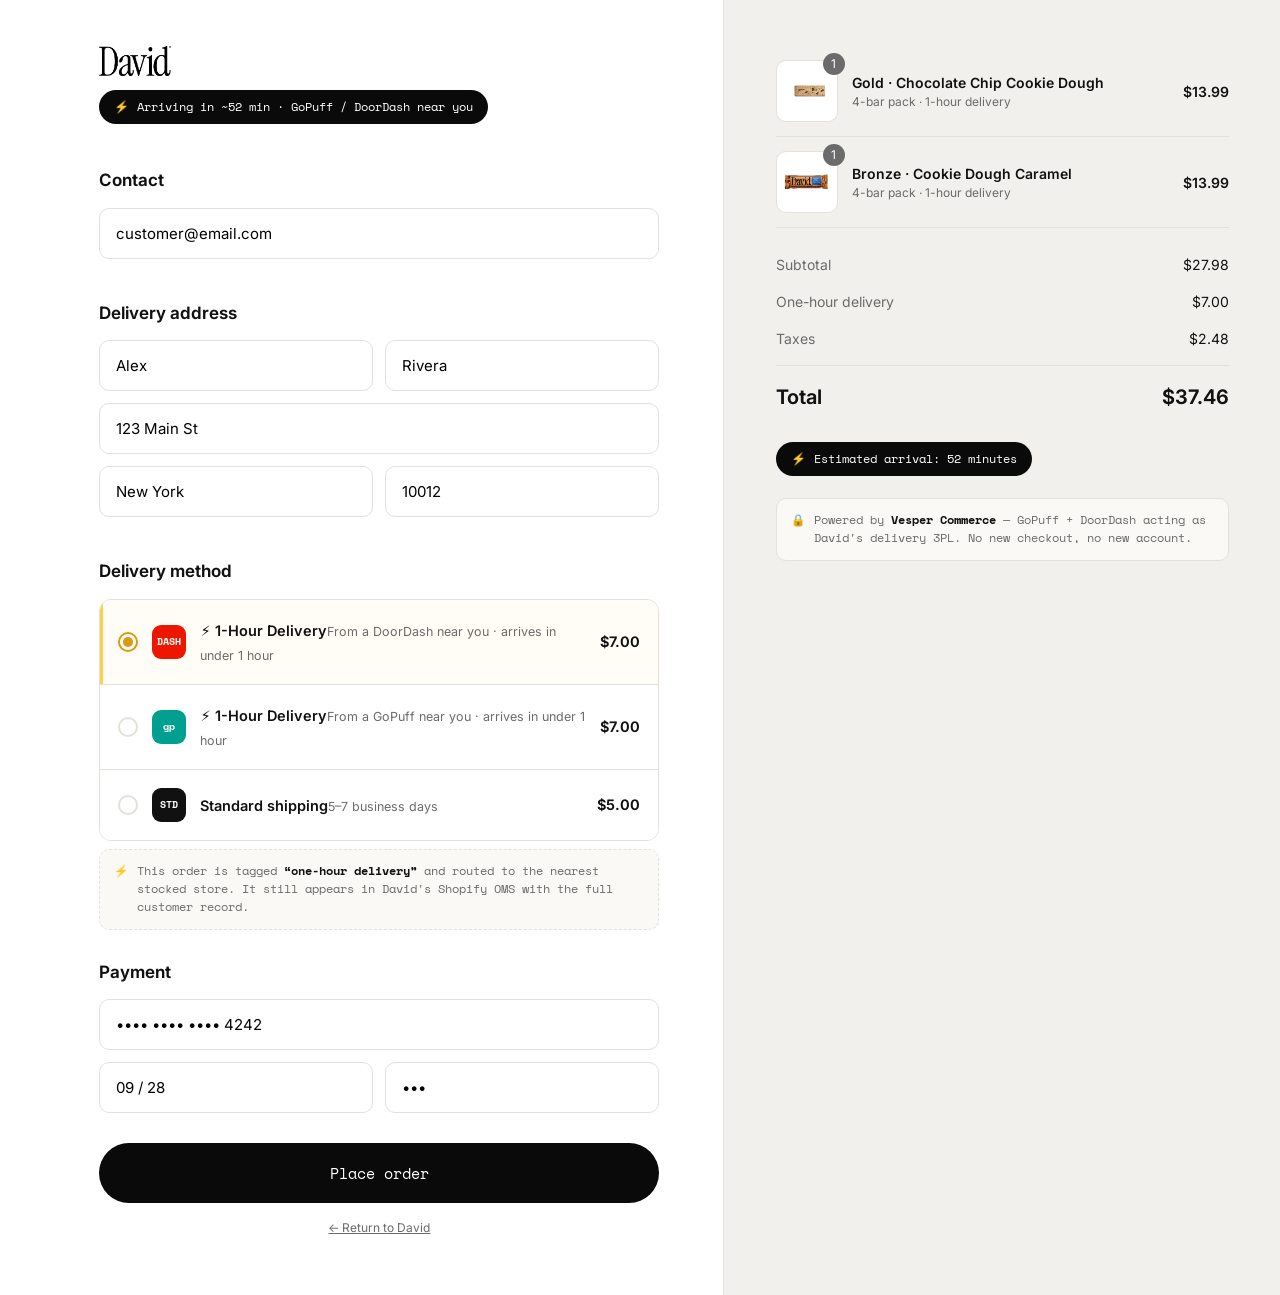
==== checkout.html @ 4b32ff6b "David Protein x Vesper Commerce 1-hour delivery mockup Sales demo site replicating davidprotein.com " ====
<!doctype html>
<html lang="en">
<head>
<meta charset="utf-8" />
<meta name="viewport" content="width=device-width, initial-scale=1" />
<title>Checkout | David</title>
<link rel="preconnect" href="https://fonts.googleapis.com" />
<link rel="preconnect" href="https://fonts.gstatic.com" crossorigin />
<link href="https://fonts.googleapis.com/css2?family=Instrument+Serif:ital@0;1&family=Inter:wght@400;500;600;700&family=Space+Mono:wght@400;700&display=swap" rel="stylesheet" />
<link rel="stylesheet" href="styles.css" />
<link rel="icon" href="assets/logo-black.png" />
</head>
<body>

<div class="checkout">
  <!-- LEFT: contact + shipping -->
  <div class="co-left">
    <div class="inner">
      <div class="co-logo"><a href="index.html"><img src="assets/logo-black.png" alt="David" /></a></div>

      <div class="eta-badge"><span class="bolt">⚡</span> Arriving in ~52 min · GoPuff / DoorDash near you</div>

      <div class="co-section-title">Contact</div>
      <input class="co-field" placeholder="Email" value="customer@email.com" />

      <div class="co-section-title">Delivery address</div>
      <div class="co-row">
        <input class="co-field" placeholder="First name" value="Alex" />
        <input class="co-field" placeholder="Last name" value="Rivera" />
      </div>
      <input class="co-field" placeholder="Address" value="123 Main St" />
      <div class="co-row">
        <input class="co-field" placeholder="City" value="New York" />
        <input class="co-field" placeholder="ZIP code" value="10012" />
      </div>

      <div class="co-section-title">Delivery method</div>
      <div class="ship-method" id="shipMethod">
        <label class="ship-opt selected" data-cost="7.00" onclick="pickShip(this)">
          <span class="radio"></span>
          <span class="ret doordash">DASH</span>
          <span class="txt"><span class="n">⚡ 1-Hour Delivery</span><span class="d">From a DoorDash near you · arrives in under 1 hour</span></span>
          <span class="amt">$7.00</span>
        </label>
        <label class="ship-opt" data-cost="7.00" onclick="pickShip(this)">
          <span class="radio"></span>
          <span class="ret gopuff">gp</span>
          <span class="txt"><span class="n">⚡ 1-Hour Delivery</span><span class="d">From a GoPuff near you · arrives in under 1 hour</span></span>
          <span class="amt">$7.00</span>
        </label>
        <label class="ship-opt" data-cost="5.00" onclick="pickShip(this)">
          <span class="radio"></span>
          <span class="ret std">STD</span>
          <span class="txt"><span class="n">Standard shipping</span><span class="d">5–7 business days</span></span>
          <span class="amt">$5.00</span>
        </label>
      </div>

      <div class="co-note"><span class="bolt" style="color:#d99a12">⚡</span> <span>This order is tagged <b>“one-hour delivery”</b> and routed to the nearest stocked store. It still appears in David's Shopify OMS with the full customer record.</span></div>

      <div class="co-section-title">Payment</div>
      <input class="co-field" placeholder="Card number" value="•••• •••• •••• 4242" />
      <div class="co-row">
        <input class="co-field" placeholder="Expiration (MM/YY)" value="09 / 28" />
        <input class="co-field" placeholder="Security code" value="•••" />
      </div>

      <button class="btn btn-dark btn-block btn-lg" style="margin-top:18px" onclick="placeOrder()">Place order</button>
      <p style="font-size:12px;color:var(--gray);text-align:center;margin-top:16px">
        <a href="index.html" style="text-decoration:underline">← Return to David</a>
      </p>
    </div>
  </div>

  <!-- RIGHT: order summary -->
  <div class="co-right">
    <div class="inner">
      <div class="os-item">
        <div class="im"><img src="assets/bar-cccd.png" alt="" /><span class="q">1</span></div>
        <div class="nm"><div class="t">Gold · Chocolate Chip Cookie Dough</div><div class="s">4-bar pack · 1-hour delivery</div></div>
        <div class="pr">$13.99</div>
      </div>
      <div class="os-item">
        <div class="im"><img src="assets/bar-bronze-cd.png" alt="" /><span class="q">1</span></div>
        <div class="nm"><div class="t">Bronze · Cookie Dough Caramel</div><div class="s">4-bar pack · 1-hour delivery</div></div>
        <div class="pr">$13.99</div>
      </div>

      <div style="margin-top:18px">
        <div class="os-line"><span class="muted">Subtotal</span><span id="coSubtotal">$27.98</span></div>
        <div class="os-line"><span class="muted">One-hour delivery</span><span id="coShip">$7.00</span></div>
        <div class="os-line"><span class="muted">Taxes</span><span>$2.48</span></div>
        <div class="os-line total"><span>Total</span><span id="coTotal">$37.46</span></div>
      </div>

      <div class="eta-badge" style="margin-top:22px"><span class="bolt">⚡</span> Estimated arrival: 52 minutes</div>

      <div class="co-note" style="margin-top:8px;border-style:solid">
        <span>🔒</span> <span>Powered by <b>Vesper Commerce</b> — GoPuff + DoorDash acting as David's delivery 3PL. No new checkout, no new account.</span>
      </div>
    </div>
  </div>
</div>

<script src="app.js"></script>
</body>
</html>
---- styles.css ----
/* ============================================================
   David Protein × Vesper Commerce — 1-Hour Delivery Mockup
   Design system replicating davidprotein.com
   Fonts: Instrument Serif (display) + Inter (body/Suisse substitute)
   ============================================================ */

:root {
  --black: #0a0a0a;
  --ink: #111111;
  --white: #ffffff;
  --offwhite: #f2f0ec;      /* product panel bg */
  --paper: #faf9f6;
  --line: #e4e1da;
  --line-dark: #2a2a2a;
  --gray: #6b6b6b;
  --gray-2: #8a8a8a;
  --gold: #b8892b;          /* David Gold accent dot */
  --gopuff: #009f8f;        /* GoPuff teal */
  --doordash: #eb1700;      /* DoorDash red */
  --radius-pill: 999px;
  --radius: 14px;
  --serif: "Instrument Serif", Georgia, "Times New Roman", serif;
  --sans: "Inter", -apple-system, "Suisse Intl", system-ui, sans-serif;
  --mono: "Space Mono", ui-monospace, "SFMono-Regular", monospace;
  --maxw: 1280px;
}

* { box-sizing: border-box; }

html { scroll-behavior: smooth; }

body {
  margin: 0;
  font-family: var(--sans);
  color: var(--ink);
  background: var(--white);
  -webkit-font-smoothing: antialiased;
  line-height: 1.5;
}

img { max-width: 100%; display: block; }
a { color: inherit; text-decoration: none; }
button { font-family: inherit; cursor: pointer; }

h1, h2, h3, .serif {
  font-family: var(--serif);
  font-weight: 400;
  letter-spacing: -0.01em;
  line-height: 1.02;
  margin: 0;
}

.wrap { max-width: var(--maxw); margin: 0 auto; padding: 0 28px; }

/* ---------- Announcement bar ---------- */
.announce {
  background: var(--black);
  color: var(--white);
  font-size: 13px;
  letter-spacing: 0.01em;
  text-align: center;
  padding: 11px 16px;
  position: relative;
  z-index: 60;
}
.announce b { font-weight: 600; }
.announce .bolt { color: #ffd76e; }
.announce a { text-decoration: underline; text-underline-offset: 2px; }

/* ---------- Header / nav ---------- */
.header {
  background: var(--black);
  color: var(--white);
  position: sticky;
  top: 0;
  z-index: 50;
  border-bottom: 1px solid var(--line-dark);
}
.header.light {
  background: var(--white);
  color: var(--ink);
  border-bottom: 1px solid var(--line);
}
.nav {
  display: flex;
  align-items: center;
  gap: 34px;
  height: 66px;
  max-width: var(--maxw);
  margin: 0 auto;
  padding: 0 28px;
}
.brand img { height: 26px; width: auto; }
.nav-links { display: flex; gap: 26px; font-size: 14px; }
.nav-links a { opacity: 0.92; }
.nav-links a:hover { opacity: 1; }
.nav-right { margin-left: auto; display: flex; align-items: center; gap: 22px; font-size: 14px; }
.nav-right .ico { width: 20px; height: 20px; opacity: 0.9; }
.cart-pill {
  background: var(--white);
  color: var(--black);
  border-radius: var(--radius-pill);
  padding: 8px 16px;
  font-family: var(--mono);
  font-size: 13px;
  display: inline-flex;
  gap: 8px;
  align-items: center;
  border: none;
}
.header.light .cart-pill { background: var(--black); color: var(--white); }
.cart-count {
  background: var(--black); color: var(--white);
  border-radius: var(--radius-pill);
  min-width: 20px; height: 20px; padding: 0 5px;
  display: inline-flex; align-items: center; justify-content: center;
  font-size: 12px;
}
.header.light .cart-count { background: var(--white); color: var(--black); }

/* ---------- Buttons ---------- */
.btn {
  display: inline-flex; align-items: center; justify-content: center; gap: 10px;
  font-family: var(--mono);
  font-size: 14px;
  border-radius: var(--radius-pill);
  padding: 15px 30px;
  border: 1px solid transparent;
  transition: transform .08s ease, opacity .15s ease, background .15s ease;
  white-space: nowrap;
}
.btn:active { transform: translateY(1px); }
.btn-white { background: var(--white); color: var(--black); }
.btn-white:hover { opacity: .88; }
.btn-dark { background: var(--black); color: var(--white); }
.btn-dark:hover { opacity: .9; }
.btn-outline { background: transparent; border-color: currentColor; }
.btn-block { width: 100%; }
.btn-lg { padding: 18px 34px; font-size: 15px; }

/* ---------- Hero ---------- */
.hero {
  position: relative;
  background: var(--black);
  color: var(--white);
  min-height: 620px;
  display: flex;
  align-items: center;
  overflow: hidden;
}
.hero-media {
  position: absolute; inset: 0;
  background-size: cover;
  background-position: center;
  opacity: 0.92;
}
.hero-media::after {
  content: "";
  position: absolute; inset: 0;
  background: linear-gradient(90deg, rgba(0,0,0,.85) 0%, rgba(0,0,0,.55) 40%, rgba(0,0,0,.15) 100%);
}
.hero-inner { position: relative; z-index: 2; padding: 60px 0; }
.hero h1 { font-size: clamp(46px, 6vw, 82px); max-width: 640px; }
.hero .sub { margin-top: 18px; font-size: 16px; opacity: .85; max-width: 420px; }
.hero-cta { margin-top: 30px; display: flex; gap: 14px; flex-wrap: wrap; }

/* eyebrow / labels */
.eyebrow {
  font-family: var(--mono);
  font-size: 12px;
  letter-spacing: 0.14em;
  text-transform: uppercase;
  color: var(--gray);
}
.hero .eyebrow { color: rgba(255,255,255,.7); }

/* ---------- 1-hour delivery pieces ---------- */
.delivery-badge {
  display: inline-flex; align-items: center; gap: 9px;
  font-family: var(--mono);
  font-size: 12px;
  letter-spacing: 0.04em;
  padding: 8px 14px;
  border-radius: var(--radius-pill);
  border: 1px solid rgba(255,255,255,.35);
  background: rgba(255,255,255,.06);
  backdrop-filter: blur(4px);
}
.delivery-badge .bolt { color: #ffd76e; }
.header.light .delivery-badge, .on-light .delivery-badge {
  border-color: var(--line); background: var(--paper); color: var(--ink);
}

.retailer-chips { display: inline-flex; gap: 8px; align-items: center; }
.chip {
  display: inline-flex; align-items: center; gap: 7px;
  font-family: var(--mono); font-size: 12px; font-weight: 700;
  border-radius: var(--radius-pill);
  padding: 6px 13px;
  color: var(--white);
  letter-spacing: 0.02em;
}
.chip .dot { width: 8px; height: 8px; border-radius: 50%; background: var(--white); }
.chip.gopuff { background: var(--gopuff); }
.chip.doordash { background: var(--doordash); }
.chip-outline {
  background: transparent; color: inherit;
  border: 1px solid rgba(128,128,128,.4);
}

/* The signature 1-hour delivery band */
.delivery-band {
  background: var(--black);
  color: var(--white);
  padding: 74px 0;
}
.delivery-band .grid {
  display: grid; grid-template-columns: 1.05fr 1fr; gap: 60px; align-items: center;
}
.delivery-band h2 { font-size: clamp(34px, 4.4vw, 56px); max-width: 520px; }
.delivery-band .lede { margin-top: 18px; font-size: 16px; opacity: .8; max-width: 460px; }

.addr-card {
  background: #141414;
  border: 1px solid var(--line-dark);
  border-radius: 20px;
  padding: 28px;
}
.addr-card .row-top {
  display: flex; align-items: center; justify-content: space-between; margin-bottom: 18px;
}
.addr-field {
  display: flex; gap: 10px; align-items: center;
  background: var(--white); color: var(--ink);
  border-radius: var(--radius-pill);
  padding: 6px 6px 6px 18px;
}
.addr-field input {
  border: 0; outline: 0; flex: 1; font-family: var(--sans); font-size: 15px; background: transparent;
  padding: 12px 0;
}
.addr-field .btn { padding: 13px 22px; }
.addr-note { margin-top: 14px; font-size: 12.5px; opacity: .6; font-family: var(--mono); letter-spacing: .02em; }

/* availability result (hidden until "check") */
.avail-result { display: none; margin-top: 22px; }
.avail-result.show { display: block; animation: fade .3s ease; }
@keyframes fade { from { opacity: 0; transform: translateY(6px);} to {opacity:1; transform:none;} }
.avail-head {
  display: flex; align-items: center; gap: 10px;
  font-family: var(--mono); font-size: 13px; letter-spacing: .04em;
  color: #7ee0c0; margin-bottom: 14px;
}
.mini-prod {
  display: flex; align-items: center; gap: 14px;
  padding: 12px 0; border-top: 1px solid var(--line-dark);
}
.mini-prod img { width: 52px; height: 52px; object-fit: contain; background: #1e1e1e; border-radius: 10px; padding: 4px; }
.mini-prod .info { flex: 1; }
.mini-prod .info .name { font-size: 14px; font-weight: 600; }
.mini-prod .info .meta { font-size: 12px; opacity: .6; }
.mini-add {
  background: var(--white); color: var(--black); border: 0;
  border-radius: var(--radius-pill); padding: 8px 16px;
  font-family: var(--mono); font-size: 12px;
}

/* ---------- How it works ---------- */
.how { padding: 84px 0; background: var(--paper); }
.how .steps { display: grid; grid-template-columns: repeat(4, 1fr); gap: 20px; margin-top: 44px; }
.step {
  background: var(--white); border: 1px solid var(--line);
  border-radius: var(--radius); padding: 26px;
}
.step .num { font-family: var(--mono); font-size: 12px; color: var(--gray); }
.step .icon { font-size: 26px; margin: 6px 0 14px; }
.step h3 { font-family: var(--sans); font-weight: 650; font-size: 16px; letter-spacing: 0; }
.step p { color: var(--gray); font-size: 14px; margin: 8px 0 0; }
.how .assurance {
  margin-top: 24px; display: flex; gap: 26px; flex-wrap: wrap;
  font-family: var(--mono); font-size: 12.5px; color: var(--gray); letter-spacing: .02em;
}
.how .assurance span { display: inline-flex; gap: 8px; align-items: center; }
.tick { color: #1a9d6e; font-weight: 700; }

/* ---------- Section heading ---------- */
.section { padding: 78px 0; }
.section-head { display: flex; align-items: flex-end; justify-content: space-between; gap: 20px; margin-bottom: 36px; }
.section-head h2 { font-size: clamp(32px, 4vw, 50px); }
.section-head p { color: var(--gray); max-width: 420px; margin: 8px 0 0; }

/* ---------- Product grid ---------- */
.prod-grid { display: grid; grid-template-columns: repeat(3, 1fr); gap: 22px; }
.card {
  border: 1px solid var(--line); border-radius: var(--radius);
  overflow: hidden; background: var(--white);
  transition: box-shadow .2s ease, transform .2s ease;
  display: flex; flex-direction: column;
}
.card:hover { box-shadow: 0 12px 30px rgba(0,0,0,.08); transform: translateY(-3px); }
.card .thumb {
  position: relative; background: var(--offwhite);
  aspect-ratio: 1/1; display: flex; align-items: center; justify-content: center; padding: 22px;
}
.card .thumb img { max-height: 100%; object-fit: contain; }
.card .badges { position: absolute; top: 14px; left: 14px; display: flex; flex-direction: column; gap: 8px; align-items: flex-start; }
.tag {
  font-family: var(--mono); font-size: 11px; letter-spacing: .03em;
  padding: 5px 11px; border-radius: var(--radius-pill); background: var(--white); border: 1px solid var(--line);
}
.tag.line { display: inline-flex; gap: 7px; align-items: center; }
.tag.line .dot { width: 8px; height: 8px; border-radius: 50%; }
.tag.gold .dot { background: var(--gold); }
.tag.bronze .dot { background: #7c5a34; }
.tag.status { background: var(--black); color: var(--white); border-color: var(--black); }
.tag.onehr { background: #fff7e6; border-color: #f0d79a; color: #7a5a12; }
.card .body { padding: 18px 18px 22px; display: flex; flex-direction: column; flex: 1; }
.card .line-label { font-family: var(--mono); font-size: 11px; letter-spacing: .1em; text-transform: uppercase; color: var(--gray); }
.card h3 { font-family: var(--sans); font-weight: 650; font-size: 17px; letter-spacing: 0; margin: 6px 0 0; }
.card .stats { display: flex; gap: 14px; margin: 12px 0; font-size: 12px; color: var(--gray); font-family: var(--mono); }
.card .stats b { color: var(--ink); font-weight: 700; }
.card .rating { font-size: 12.5px; color: var(--gray); margin-top: 2px; }
.card .foot { margin-top: auto; display: flex; align-items: center; justify-content: space-between; padding-top: 14px; }
.card .price { font-size: 17px; font-weight: 600; }
.card .add { font-family: var(--mono); font-size: 13px; padding: 10px 18px; border-radius: var(--radius-pill); background: var(--black); color: var(--white); border: 0; }

/* ---------- Value / comparison strip ---------- */
.value-strip { background: var(--offwhite); padding: 70px 0; }
.value-grid { display: grid; grid-template-columns: repeat(3, 1fr); gap: 40px; text-align: center; }
.value-grid .big { font-family: var(--serif); font-size: 54px; line-height: 1; }
.value-grid p { color: var(--gray); margin-top: 10px; font-size: 14px; }

/* ---------- Product detail page ---------- */
.pdp { display: grid; grid-template-columns: 1.15fr 1fr; gap: 56px; padding: 44px 0 70px; }
.pdp-media .main {
  background: var(--offwhite); border-radius: var(--radius);
  aspect-ratio: 4/3; display: flex; align-items: center; justify-content: center; padding: 40px;
  position: relative;
}
.pdp-media .main img { max-height: 100%; object-fit: contain; }
.pdp-media .line-flag {
  position: absolute; top: 18px; left: 18px;
  font-family: var(--mono); font-size: 12px; padding: 6px 13px; border-radius: var(--radius-pill);
  background: var(--white); display: inline-flex; gap: 8px; align-items: center;
}
.pdp-media .thumbs { display: grid; grid-template-columns: repeat(3, 1fr); gap: 14px; margin-top: 14px; }
.pdp-media .thumbs div { background: var(--black); border-radius: var(--radius); aspect-ratio: 1/1; display:flex;align-items:center;justify-content:center; overflow:hidden;}
.pdp-media .thumbs img { max-height: 78%; object-fit: contain; }

.pdp-info h1 { font-size: clamp(34px, 4vw, 48px); }
.pdp-info .desc { color: var(--gray); margin: 14px 0 0; font-size: 15px; max-width: 440px; }
.price-line { display: flex; align-items: center; gap: 14px; margin: 22px 0; font-size: 15px; }
.price-line .p { font-size: 22px; font-weight: 650; }
.price-line .sep { color: var(--line); }
.price-line .muted { color: var(--gray); }

/* purchase mode toggle */
.buy-modes { display: grid; grid-template-columns: 1fr 1fr 1fr; gap: 0; border: 1px solid var(--line); border-radius: var(--radius-pill); overflow: hidden; margin-bottom: 8px; }
.buy-mode {
  padding: 14px 10px; text-align: center; font-family: var(--mono); font-size: 12.5px;
  background: var(--white); border: 0; border-right: 1px solid var(--line); color: var(--gray);
  display: flex; flex-direction: column; gap: 3px; align-items: center; line-height: 1.2;
}
.buy-mode:last-child { border-right: 0; }
.buy-mode small { font-size: 10.5px; opacity: .8; }
.buy-mode.active { background: var(--black); color: var(--white); }
.buy-mode.active.onehr { background: #1b1b1b; box-shadow: inset 0 0 0 2px #ffd76e; }
.buy-mode .bolt { color: #d99a12; }
.buy-mode.active .bolt { color: #ffd76e; }

.benefits { display: grid; grid-template-columns: 1fr 1fr; gap: 10px 22px; margin: 20px 0; }
.benefits div { font-size: 13.5px; color: var(--gray); display: flex; gap: 8px; }

.qty-row { display: flex; gap: 12px; align-items: stretch; margin-top: 18px; }
.qty { display: flex; align-items: center; border: 1px solid var(--line); border-radius: var(--radius-pill); padding: 0 6px; }
.qty button { width: 40px; height: 52px; border: 0; background: transparent; font-size: 18px; color: var(--gray); }
.qty span { min-width: 34px; text-align: center; font-family: var(--mono); }
.add-cta { flex: 1; }

.guarantee { margin-top: 16px; background: var(--paper); border: 1px solid var(--line); border-radius: var(--radius); padding: 14px 16px; font-size: 13px; color: var(--gray); }
.guarantee b { color: var(--ink); }

/* the PDP 1-hour delivery module */
.onehr-module {
  margin: 22px 0; border: 1px solid var(--line); border-radius: var(--radius);
  background: linear-gradient(180deg,#0c0c0c,#151515); color: var(--white); padding: 22px;
}
.onehr-module .top { display: flex; align-items: center; justify-content: space-between; gap: 12px; margin-bottom: 14px; }
.onehr-module .top .t { font-family: var(--sans); font-weight: 650; font-size: 15px; display: flex; gap: 9px; align-items: center; }
.onehr-module .top .bolt { color: #ffd76e; }
.onehr-module .sub { font-size: 13px; opacity: .75; margin-bottom: 14px; }
.onehr-module .addr-field { background: var(--white); }
.onehr-module .pill-note { margin-top: 12px; font-family: var(--mono); font-size: 11.5px; opacity: .6; }

/* ---------- Checkout ---------- */
.checkout { display: grid; grid-template-columns: 1.3fr 1fr; gap: 0; min-height: 100vh; }
.co-left { padding: 46px clamp(24px, 5vw, 80px); }
.co-left .inner { max-width: 560px; margin-left: auto; }
.co-right { background: var(--offwhite); padding: 46px clamp(24px, 4vw, 56px); border-left: 1px solid var(--line); }
.co-right .inner { max-width: 460px; }
.co-logo img { height: 30px; }
.co-section-title { font-family: var(--sans); font-weight: 650; font-size: 17px; margin: 30px 0 14px; }
.co-field { width: 100%; border: 1px solid var(--line); border-radius: 10px; padding: 15px 16px; font-family: var(--sans); font-size: 15px; margin-bottom: 12px; }
.co-row { display: grid; grid-template-columns: 1fr 1fr; gap: 12px; }
.co-row .co-field { margin-bottom: 12px; }

.ship-method { border: 1px solid var(--line); border-radius: 12px; overflow: hidden; margin: 6px 0 8px; }
.ship-opt {
  display: flex; align-items: center; gap: 14px; padding: 18px 18px; cursor: pointer;
  border-bottom: 1px solid var(--line); background: var(--white);
}
.ship-opt:last-child { border-bottom: 0; }
.ship-opt.selected { background: #fffdf6; box-shadow: inset 3px 0 0 #ffcf4a; }
.ship-opt .radio { width: 20px; height: 20px; border-radius: 50%; border: 2px solid var(--line); flex: none; position: relative; }
.ship-opt.selected .radio { border-color: #d99a12; }
.ship-opt.selected .radio::after { content:""; position: absolute; inset: 3px; background: #d99a12; border-radius: 50%; }
.ship-opt .ret { width: 34px; height: 34px; border-radius: 9px; display: flex; align-items: center; justify-content: center; color: #fff; font-family: var(--mono); font-weight: 700; font-size: 10px; flex: none; }
.ship-opt .ret.gopuff { background: var(--gopuff); }
.ship-opt .ret.doordash { background: var(--doordash); }
.ship-opt .ret.std { background: var(--ink); }
.ship-opt .txt { flex: 1; }
.ship-opt .txt .n { font-weight: 600; font-size: 14.5px; }
.ship-opt .txt .d { font-size: 12.5px; color: var(--gray); }
.ship-opt .amt { font-weight: 650; font-size: 14.5px; }

.co-note { font-family: var(--mono); font-size: 11.5px; line-height: 1.6; color: var(--gray); background: var(--paper); border: 1px dashed var(--line); border-radius: 10px; padding: 12px 14px; margin: 6px 0 0; display: flex; align-items: flex-start; gap: 9px; }
.co-note b { color: var(--ink); font-weight: 700; }

/* order summary */
.os-item { display: flex; gap: 14px; align-items: center; padding: 14px 0; border-bottom: 1px solid var(--line); }
.os-item .im { width: 62px; height: 62px; background: var(--white); border: 1px solid var(--line); border-radius: 10px; position: relative; display:flex;align-items:center;justify-content:center; padding: 6px; }
.os-item .im img { max-height: 100%; object-fit: contain; }
.os-item .im .q { position: absolute; top: -8px; right: -8px; background: var(--gray); color: #fff; width: 22px; height: 22px; border-radius: 50%; font-size: 12px; display:flex;align-items:center;justify-content:center; }
.os-item .nm { flex: 1; }
.os-item .nm .t { font-size: 14px; font-weight: 600; }
.os-item .nm .s { font-size: 12px; color: var(--gray); }
.os-item .pr { font-weight: 600; font-size: 14px; }
.os-line { display: flex; justify-content: space-between; padding: 8px 0; font-size: 14px; }
.os-line.total { font-size: 20px; font-weight: 650; border-top: 1px solid var(--line); margin-top: 8px; padding-top: 16px; }
.os-line .muted { color: var(--gray); }
.eta-badge { display: inline-flex; align-items: center; gap: 8px; background: var(--black); color: #fff; border-radius: var(--radius-pill); padding: 8px 15px; font-family: var(--mono); font-size: 12px; margin: 14px 0; }
.eta-badge .bolt { color: #ffd76e; }

/* ---------- Footer ---------- */
.footer { background: var(--black); color: var(--white); padding: 70px 0 40px; }
.footer .top { display: grid; grid-template-columns: 1.4fr repeat(4, 1fr); gap: 30px; }
.footer h4 { font-family: var(--sans); font-weight: 650; font-size: 14px; margin: 0 0 16px; }
.footer .updates h3 { font-size: 30px; max-width: 280px; margin-bottom: 20px; }
.footer .toggle { display: flex; gap: 10px; margin-bottom: 14px; }
.footer .toggle .btn { padding: 10px 26px; }
.footer .toggle .btn-outline { border-color: rgba(255,255,255,.4); }
.footer .subscribe { display: flex; gap: 8px; align-items: center; background: transparent; border: 1px solid rgba(255,255,255,.3); border-radius: var(--radius-pill); padding: 4px 4px 4px 18px; max-width: 340px; }
.footer .subscribe input { flex: 1; background: transparent; border: 0; outline: 0; color: #fff; font-family: var(--sans); padding: 12px 0; }
.footer .subscribe button { background: #fff; color: #000; border: 0; border-radius: 50%; width: 40px; height: 40px; font-size: 16px; }
.footer ul { list-style: none; padding: 0; margin: 0; display: flex; flex-direction: column; gap: 11px; }
.footer ul a { font-size: 13.5px; opacity: .78; }
.footer ul a:hover { opacity: 1; }
.footer .colhead { font-family: var(--mono); font-size: 12px; letter-spacing: .1em; text-transform: uppercase; opacity: .55; margin-bottom: 16px; }
.footer .base { display: flex; justify-content: space-between; align-items: center; margin-top: 50px; padding-top: 24px; border-top: 1px solid var(--line-dark); font-family: var(--mono); font-size: 12px; opacity: .6; }

/* small demo ribbon so it's clearly a mockup */
.demo-ribbon {
  position: fixed; bottom: 16px; right: 16px; z-index: 90;
  background: rgba(10,10,10,.92); color: #fff; border: 1px solid var(--line-dark);
  border-radius: var(--radius-pill); padding: 9px 16px; font-family: var(--mono); font-size: 11.5px;
  letter-spacing: .03em; box-shadow: 0 8px 24px rgba(0,0,0,.3); display: flex; gap: 9px; align-items: center;
}
.demo-ribbon .bolt { color: #ffd76e; }

/* ---------- Responsive ---------- */
@media (max-width: 1000px) {
  .delivery-band .grid { grid-template-columns: 1fr; gap: 36px; }
  .how .steps { grid-template-columns: 1fr 1fr; }
  .prod-grid { grid-template-columns: 1fr 1fr; }
  .pdp { grid-template-columns: 1fr; gap: 30px; }
  .checkout { grid-template-columns: 1fr; }
  .co-right { border-left: 0; border-top: 1px solid var(--line); }
  .footer .top { grid-template-columns: 1fr 1fr; }
  .value-grid { grid-template-columns: 1fr; gap: 30px; }
}
@media (max-width: 620px) {
  .nav-links, .nav-right .hide-sm { display: none; }
  .prod-grid { grid-template-columns: 1fr; }
  .how .steps { grid-template-columns: 1fr; }
  .buy-modes { grid-template-columns: 1fr; }
  .co-row { grid-template-columns: 1fr; }
  .footer .top { grid-template-columns: 1fr; }
  .wrap { padding: 0 18px; }
}
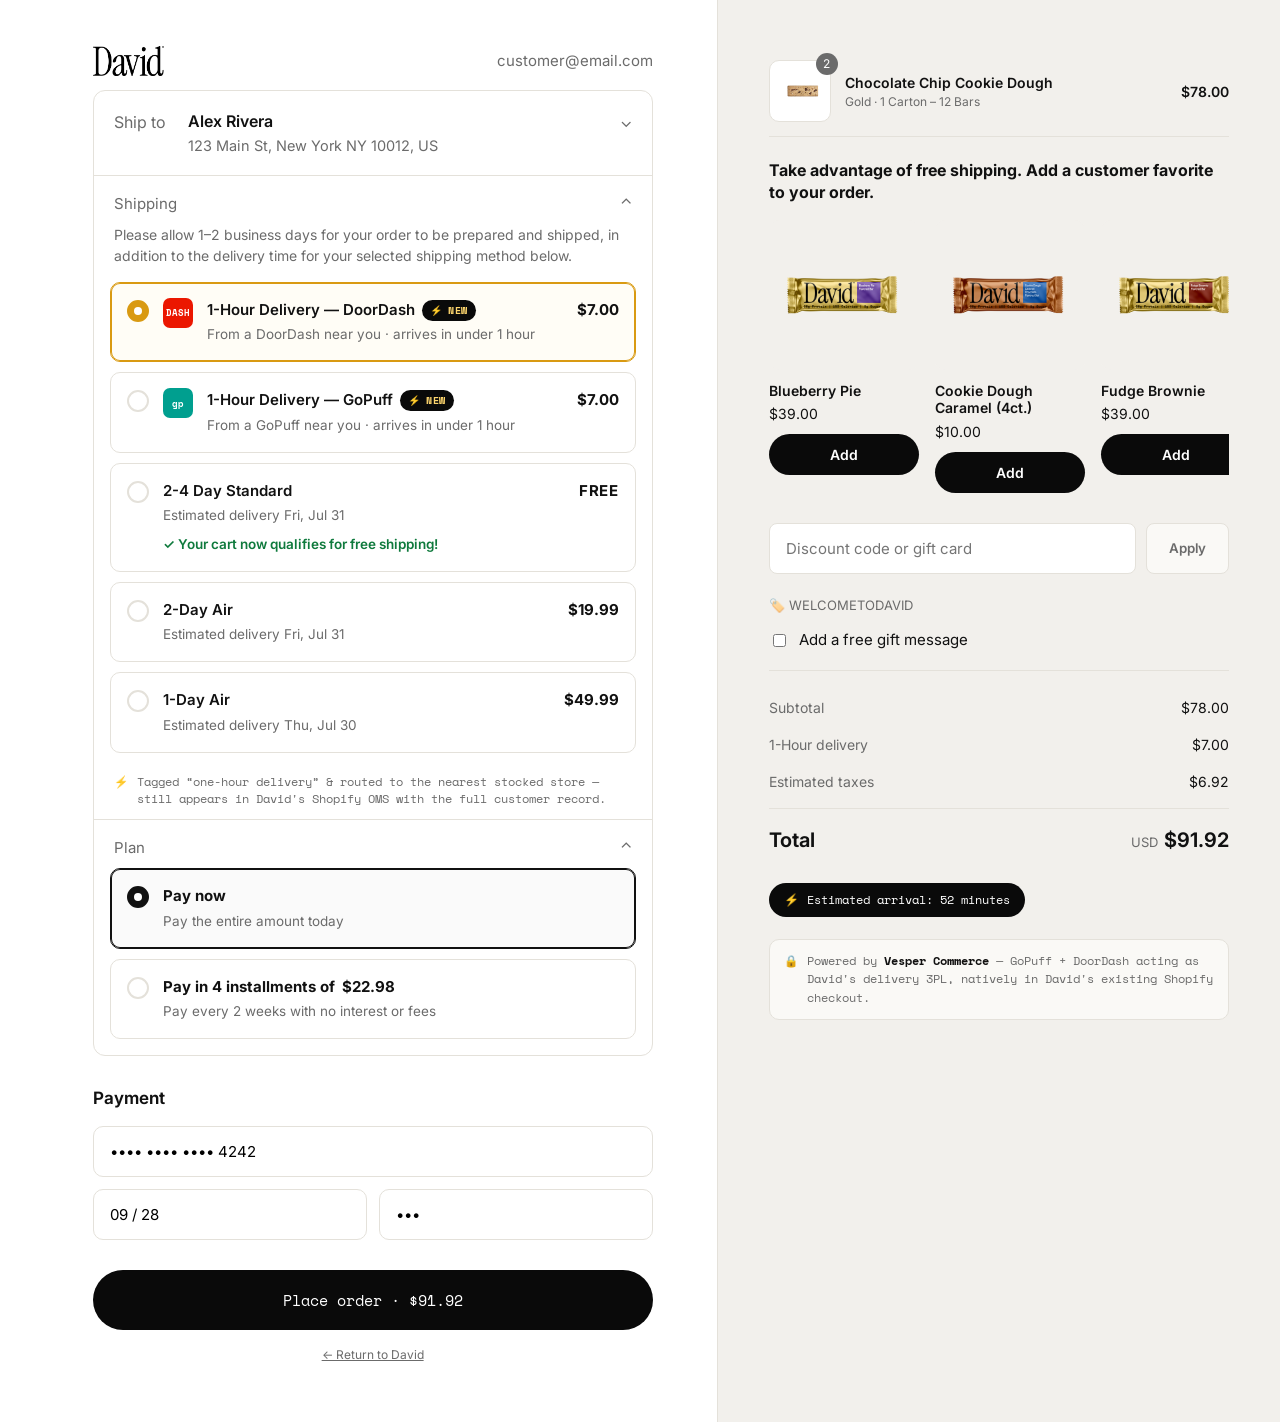
==== commit a78f8c43: "Add slide-out cart with rewards meter + David Shop-style checkout - Cart drawer (all pages) replicat" ====
--- a/checkout.html
+++ b/checkout.html
@@ -13,51 +13,102 @@
 <body>
 
 <div class="checkout">
-  <!-- LEFT: contact + shipping -->
+  <!-- LEFT -->
   <div class="co-left">
     <div class="inner">
-      <div class="co-logo"><a href="index.html"><img src="assets/logo-black.png" alt="David" /></a></div>
-
-      <div class="eta-badge"><span class="bolt">⚡</span> Arriving in ~52 min · GoPuff / DoorDash near you</div>
-
-      <div class="co-section-title">Contact</div>
-      <input class="co-field" placeholder="Email" value="customer@email.com" />
-
-      <div class="co-section-title">Delivery address</div>
-      <div class="co-row">
-        <input class="co-field" placeholder="First name" value="Alex" />
-        <input class="co-field" placeholder="Last name" value="Rivera" />
-      </div>
-      <input class="co-field" placeholder="Address" value="123 Main St" />
-      <div class="co-row">
-        <input class="co-field" placeholder="City" value="New York" />
-        <input class="co-field" placeholder="ZIP code" value="10012" />
+      <div class="co-topbar">
+        <a href="index.html" class="co-logo"><img src="assets/logo-black.png" alt="David" style="height:30px" /></a>
+        <span class="email">customer@email.com</span>
       </div>
 
-      <div class="co-section-title">Delivery method</div>
-      <div class="ship-method" id="shipMethod">
-        <label class="ship-opt selected" data-cost="7.00" onclick="pickShip(this)">
-          <span class="radio"></span>
-          <span class="ret doordash">DASH</span>
-          <span class="txt"><span class="n">⚡ 1-Hour Delivery</span><span class="d">From a DoorDash near you · arrives in under 1 hour</span></span>
-          <span class="amt">$7.00</span>
-        </label>
-        <label class="ship-opt" data-cost="7.00" onclick="pickShip(this)">
-          <span class="radio"></span>
-          <span class="ret gopuff">gp</span>
-          <span class="txt"><span class="n">⚡ 1-Hour Delivery</span><span class="d">From a GoPuff near you · arrives in under 1 hour</span></span>
-          <span class="amt">$7.00</span>
-        </label>
-        <label class="ship-opt" data-cost="5.00" onclick="pickShip(this)">
-          <span class="radio"></span>
-          <span class="ret std">STD</span>
-          <span class="txt"><span class="n">Standard shipping</span><span class="d">5–7 business days</span></span>
-          <span class="amt">$5.00</span>
-        </label>
+      <!-- Ship to -->
+      <div class="co-card">
+        <div class="ship-to">
+          <span class="k">Ship to</span>
+          <span class="v"><b>Alex Rivera</b><div>123 Main St, New York NY 10012, US</div></span>
+          <span class="chev">⌄</span>
+        </div>
+
+        <!-- Shipping -->
+        <div class="co-block">
+          <div class="bh"><span class="t">Shipping</span><span class="chev" style="color:var(--gray)">⌃</span></div>
+          <div class="note">Please allow 1–2 business days for your order to be prepared and shipped, in addition to the delivery time for your selected shipping method below.</div>
+          <div class="opts" id="shipOpts">
+
+            <!-- 1-hour delivery options (the Vesper addition) -->
+            <label class="co-opt onehr selected" data-cost="7.00" data-label="1-Hour delivery" onclick="selectShip(this)">
+              <span class="radio"></span>
+              <span class="ret doordash">DASH</span>
+              <span class="body">
+                <span class="n">1-Hour Delivery — DoorDash <span class="badge-1hr">⚡ NEW</span></span>
+                <span class="d">From a DoorDash near you · arrives in under 1 hour</span>
+              </span>
+              <span class="amt">$7.00</span>
+            </label>
+
+            <label class="co-opt onehr" data-cost="7.00" data-label="1-Hour delivery" onclick="selectShip(this)">
+              <span class="radio"></span>
+              <span class="ret gopuff">gp</span>
+              <span class="body">
+                <span class="n">1-Hour Delivery — GoPuff <span class="badge-1hr">⚡ NEW</span></span>
+                <span class="d">From a GoPuff near you · arrives in under 1 hour</span>
+              </span>
+              <span class="amt">$7.00</span>
+            </label>
+
+            <!-- standard David shipping tiers -->
+            <label class="co-opt" data-cost="0" data-label="2-4 Day Standard" onclick="selectShip(this)">
+              <span class="radio"></span>
+              <span class="body">
+                <span class="n">2-4 Day Standard</span>
+                <span class="d">Estimated delivery Fri, Jul 31</span>
+                <span class="free-ok">✓ Your cart now qualifies for free shipping!</span>
+              </span>
+              <span class="amt free">FREE</span>
+            </label>
+
+            <label class="co-opt" data-cost="19.99" data-label="2-Day Air" onclick="selectShip(this)">
+              <span class="radio"></span>
+              <span class="body">
+                <span class="n">2-Day Air</span>
+                <span class="d">Estimated delivery Fri, Jul 31</span>
+              </span>
+              <span class="amt">$19.99</span>
+            </label>
+
+            <label class="co-opt" data-cost="49.99" data-label="1-Day Air" onclick="selectShip(this)">
+              <span class="radio"></span>
+              <span class="body">
+                <span class="n">1-Day Air</span>
+                <span class="d">Estimated delivery Thu, Jul 30</span>
+              </span>
+              <span class="amt">$49.99</span>
+            </label>
+
+          </div>
+          <div class="note" id="routeNote" style="display:flex;gap:9px;color:var(--gray);font-family:var(--mono);font-size:11.5px">
+            <span style="color:#d99a12">⚡</span>
+            <span>Tagged “one-hour delivery” &amp; routed to the nearest stocked store — still appears in David's Shopify OMS with the full customer record.</span>
+          </div>
+        </div>
+
+        <!-- Plan -->
+        <div class="co-block co-plan">
+          <div class="bh"><span class="t">Plan</span><span class="chev" style="color:var(--gray)">⌃</span></div>
+          <div class="opts" id="planOpts">
+            <label class="co-opt selected" onclick="selectPlan(this)">
+              <span class="radio"></span>
+              <span class="body"><span class="n">Pay now</span><span class="d">Pay the entire amount today</span></span>
+            </label>
+            <label class="co-opt" onclick="selectPlan(this)">
+              <span class="radio"></span>
+              <span class="body"><span class="n">Pay in 4 installments of <span id="instAmt">$22.98</span></span><span class="d">Pay every 2 weeks with no interest or fees</span></span>
+            </label>
+          </div>
+        </div>
       </div>
 
-      <div class="co-note"><span class="bolt" style="color:#d99a12">⚡</span> <span>This order is tagged <b>“one-hour delivery”</b> and routed to the nearest stocked store. It still appears in David's Shopify OMS with the full customer record.</span></div>
-
+      <!-- Payment -->
       <div class="co-section-title">Payment</div>
       <input class="co-field" placeholder="Card number" value="•••• •••• •••• 4242" />
       <div class="co-row">
@@ -65,10 +116,8 @@
         <input class="co-field" placeholder="Security code" value="•••" />
       </div>
 
-      <button class="btn btn-dark btn-block btn-lg" style="margin-top:18px" onclick="placeOrder()">Place order</button>
-      <p style="font-size:12px;color:var(--gray);text-align:center;margin-top:16px">
-        <a href="index.html" style="text-decoration:underline">← Return to David</a>
-      </p>
+      <button class="btn btn-dark btn-block btn-lg" id="placeBtn" style="margin-top:18px" onclick="placeOrder()">Place order · $91.92</button>
+      <p style="font-size:12px;color:var(--gray);text-align:center;margin-top:16px"><a href="index.html" style="text-decoration:underline">← Return to David</a></p>
     </div>
   </div>
 
@@ -76,28 +125,36 @@
   <div class="co-right">
     <div class="inner">
       <div class="os-item">
-        <div class="im"><img src="assets/bar-cccd.png" alt="" /><span class="q">1</span></div>
-        <div class="nm"><div class="t">Gold · Chocolate Chip Cookie Dough</div><div class="s">4-bar pack · 1-hour delivery</div></div>
-        <div class="pr">$13.99</div>
-      </div>
-      <div class="os-item">
-        <div class="im"><img src="assets/bar-bronze-cd.png" alt="" /><span class="q">1</span></div>
-        <div class="nm"><div class="t">Bronze · Cookie Dough Caramel</div><div class="s">4-bar pack · 1-hour delivery</div></div>
-        <div class="pr">$13.99</div>
+        <div class="im"><img src="assets/bar-cccd.png" alt="" /><span class="q">2</span></div>
+        <div class="nm"><div class="t">Chocolate Chip Cookie Dough</div><div class="s">Gold · 1 Carton – 12 Bars</div></div>
+        <div class="pr">$78.00</div>
       </div>
 
-      <div style="margin-top:18px">
-        <div class="os-line"><span class="muted">Subtotal</span><span id="coSubtotal">$27.98</span></div>
-        <div class="os-line"><span class="muted">One-hour delivery</span><span id="coShip">$7.00</span></div>
-        <div class="os-line"><span class="muted">Taxes</span><span>$2.48</span></div>
-        <div class="os-line total"><span>Total</span><span id="coTotal">$37.46</span></div>
+      <!-- upsell rail -->
+      <div class="upsell-title">Take advantage of free shipping. Add a customer favorite to your order.</div>
+      <div class="upsell-rail">
+        <div class="upsell-card"><div class="im"><img src="assets/bar-blueberry.png" alt="" /></div><div class="nm">Blueberry Pie</div><div class="pr">$39.00</div><button class="add" onclick="addToCart()">Add</button></div>
+        <div class="upsell-card"><div class="im"><img src="assets/bar-bronze-cd.png" alt="" /></div><div class="nm">Cookie Dough Caramel (4ct.)</div><div class="pr">$10.00</div><button class="add" onclick="addToCart()">Add</button></div>
+        <div class="upsell-card"><div class="im"><img src="assets/bar-fudge.png" alt="" /></div><div class="nm">Fudge Brownie</div><div class="pr">$39.00</div><button class="add" onclick="addToCart()">Add</button></div>
+        <div class="upsell-card"><div class="im"><img src="assets/bar-pbcc.png" alt="" /></div><div class="nm">PB Chocolate Chunk</div><div class="pr">$39.00</div><button class="add" onclick="addToCart()">Add</button></div>
       </div>
 
-      <div class="eta-badge" style="margin-top:22px"><span class="bolt">⚡</span> Estimated arrival: 52 minutes</div>
+      <!-- discount -->
+      <div class="co-discount">
+        <input placeholder="Discount code or gift card" />
+        <button>Apply</button>
+      </div>
+      <div class="co-discount-tag">🏷️ WELCOMETODAVID</div>
+      <div class="co-gift"><input type="checkbox" /> Add a free gift message</div>
 
-      <div class="co-note" style="margin-top:8px;border-style:solid">
-        <span>🔒</span> <span>Powered by <b>Vesper Commerce</b> — GoPuff + DoorDash acting as David's delivery 3PL. No new checkout, no new account.</span>
-      </div>
+      <!-- totals -->
+      <div class="os-line"><span class="muted">Subtotal</span><span>$78.00</span></div>
+      <div class="os-line"><span class="muted" id="sumShipLabel">1-Hour delivery</span><span id="sumShip">$7.00</span></div>
+      <div class="os-line"><span class="muted">Estimated taxes</span><span>$6.92</span></div>
+      <div class="os-line total"><span>Total</span><span><span style="font-size:13px;color:var(--gray);font-weight:400;margin-right:6px">USD</span><span id="sumTotal">$91.92</span></span></div>
+
+      <div class="eta-badge" style="margin-top:20px"><span class="bolt">⚡</span> Estimated arrival: 52 minutes</div>
+      <div class="co-note" style="margin-top:8px;border-style:solid"><span>🔒</span> <span>Powered by <b>Vesper Commerce</b> — GoPuff + DoorDash acting as David's delivery 3PL, natively in David's existing Shopify checkout.</span></div>
     </div>
   </div>
 </div>
--- a/styles.css
+++ b/styles.css
@@ -441,6 +441,85 @@
 .eta-badge { display: inline-flex; align-items: center; gap: 8px; background: var(--black); color: #fff; border-radius: var(--radius-pill); padding: 8px 15px; font-family: var(--mono); font-size: 12px; margin: 14px 0; }
 .eta-badge .bolt { color: #ffd76e; }
 
+/* ---------- David Now (on-demand collection page) ---------- */
+.now-hero {
+  background: var(--black); color: var(--white);
+  padding: 70px 0 60px;
+  border-bottom: 1px solid var(--line-dark);
+}
+.now-hero .grid { display: grid; grid-template-columns: 1.1fr .9fr; gap: 48px; align-items: center; }
+.now-hero .eyebrow { color: rgba(255,255,255,.6); }
+.now-hero h1 { font-size: clamp(48px, 7vw, 92px); margin: 14px 0 0; line-height: .98; }
+.now-hero .kick { font-family: var(--mono); font-size: 13px; letter-spacing: .1em; text-transform: uppercase; color: #ffd76e; margin-bottom: 6px; }
+.now-hero .facts { margin-top: 26px; display: flex; flex-direction: column; gap: 12px; }
+.now-hero .facts div { display: flex; gap: 12px; align-items: center; font-size: 15px; opacity: .9; }
+.now-hero .facts .k { font-family: var(--mono); font-size: 12px; letter-spacing: .04em; color: rgba(255,255,255,.5); min-width: 118px; text-transform: uppercase; }
+.now-hero .chips-row { margin-top: 26px; }
+.now-visual {
+  background: radial-gradient(120% 120% at 70% 20%, #232323 0%, #0e0e0e 70%);
+  border: 1px solid var(--line-dark); border-radius: 22px;
+  aspect-ratio: 4/3; display: flex; align-items: center; justify-content: center; position: relative; overflow: hidden;
+}
+.now-visual img { max-height: 74%; object-fit: contain; filter: drop-shadow(0 30px 50px rgba(0,0,0,.5)); }
+.now-visual .float-badge {
+  position: absolute; top: 20px; right: 20px;
+  background: rgba(255,255,255,.08); border: 1px solid rgba(255,255,255,.25); backdrop-filter: blur(6px);
+  border-radius: var(--radius-pill); padding: 9px 16px; font-family: var(--mono); font-size: 12px; letter-spacing: .04em;
+}
+.now-visual .float-badge .bolt { color: #ffd76e; }
+
+/* address bar */
+.now-addrbar { background: var(--paper); border-bottom: 1px solid var(--line); padding: 24px 0; position: sticky; top: 66px; z-index: 30; }
+.now-addrbar .inner { display: flex; gap: 16px; align-items: center; flex-wrap: wrap; }
+.now-addrbar .lbl { font-family: var(--mono); font-size: 12px; letter-spacing: .06em; text-transform: uppercase; color: var(--gray); }
+.now-addrbar .field {
+  flex: 1; min-width: 280px; display: flex; gap: 10px; align-items: center;
+  background: var(--white); border: 1px solid var(--line); border-radius: var(--radius-pill); padding: 6px 6px 6px 18px;
+}
+.now-addrbar .field input { flex: 1; border: 0; outline: 0; font-family: var(--sans); font-size: 15px; padding: 12px 0; background: transparent; }
+.now-addr-state { display: none; font-family: var(--mono); font-size: 12.5px; color: #1a9d6e; letter-spacing: .02em; }
+.now-addr-state.show { display: inline-flex; gap: 8px; align-items: center; }
+
+/* grid */
+.now-section { padding: 46px 0 84px; }
+.now-gridwrap { position: relative; }
+.now-gridwrap.show { animation: fade .35s ease; }
+.now-grid { display: grid; grid-template-columns: repeat(4, 1fr); gap: 22px; }
+.now-card { border: 1px solid var(--line); border-radius: var(--radius); overflow: hidden; background: var(--white); display: flex; flex-direction: column; transition: box-shadow .2s ease, transform .2s ease; }
+.now-card:hover { box-shadow: 0 12px 30px rgba(0,0,0,.08); transform: translateY(-3px); }
+.now-thumb { position: relative; background: var(--offwhite); aspect-ratio: 1/1; display: flex; align-items: center; justify-content: center; padding: 20px; }
+.now-thumb img { max-height: 100%; object-fit: contain; }
+.now-add {
+  position: absolute; top: 14px; left: 14px; z-index: 2;
+  background: var(--black); color: var(--white); border: 0;
+  width: 56px; height: 56px; border-radius: 50%;
+  font-family: var(--mono); font-size: 13px; letter-spacing: .02em;
+  box-shadow: 0 6px 16px rgba(0,0,0,.22); transition: transform .1s ease, background .15s ease;
+}
+.now-add:hover { transform: scale(1.06); }
+.now-add:active { transform: scale(.96); }
+.now-protein {
+  position: absolute; top: 16px; right: 16px; text-align: right;
+  font-family: var(--serif); font-size: 30px; line-height: .85; color: var(--ink);
+}
+.now-protein small { display: block; font-family: var(--mono); font-size: 9px; letter-spacing: .08em; text-transform: uppercase; color: var(--gray); margin-top: 3px; }
+.now-body { padding: 16px 18px 20px; display: flex; flex-direction: column; flex: 1; }
+.now-format { font-family: var(--mono); font-size: 11px; letter-spacing: .04em; color: var(--gray); display: flex; align-items: center; gap: 8px; }
+.now-format .tag.line { padding: 4px 9px; font-size: 10px; }
+.now-body h3 { font-family: var(--sans); font-weight: 650; font-size: 15.5px; letter-spacing: 0; margin: 9px 0 0; line-height: 1.25; }
+.now-foot { margin-top: auto; padding-top: 14px; display: flex; align-items: center; justify-content: space-between; }
+.now-size { font-family: var(--mono); font-size: 12px; color: var(--gray); }
+.now-price { font-size: 17px; font-weight: 650; }
+
+.now-disclaimer { text-align: center; font-family: var(--mono); font-size: 12px; color: var(--gray); margin-top: 34px; letter-spacing: .02em; }
+
+@media (max-width: 1000px) {
+  .now-hero .grid { grid-template-columns: 1fr; gap: 30px; }
+  .now-grid { grid-template-columns: repeat(3, 1fr); }
+}
+@media (max-width: 720px) { .now-grid { grid-template-columns: 1fr 1fr; } .now-addrbar { position: static; } }
+@media (max-width: 480px) { .now-grid { grid-template-columns: 1fr; } }
+
 /* ---------- Footer ---------- */
 .footer { background: var(--black); color: var(--white); padding: 70px 0 40px; }
 .footer .top { display: grid; grid-template-columns: 1.4fr repeat(4, 1fr); gap: 30px; }
@@ -458,6 +537,122 @@
 .footer .colhead { font-family: var(--mono); font-size: 12px; letter-spacing: .1em; text-transform: uppercase; opacity: .55; margin-bottom: 16px; }
 .footer .base { display: flex; justify-content: space-between; align-items: center; margin-top: 50px; padding-top: 24px; border-top: 1px solid var(--line-dark); font-family: var(--mono); font-size: 12px; opacity: .6; }
 
+/* ---------- Slide-out cart drawer + rewards meter ---------- */
+.cart-overlay {
+  position: fixed; inset: 0; background: rgba(0,0,0,.45); z-index: 100;
+  opacity: 0; visibility: hidden; transition: opacity .3s ease, visibility .3s ease;
+}
+.cart-overlay.open { opacity: 1; visibility: visible; }
+.cart-drawer {
+  position: fixed; top: 0; right: 0; height: 100%; width: 460px; max-width: 92vw;
+  background: var(--white); z-index: 101; display: flex; flex-direction: column;
+  transform: translateX(100%); transition: transform .32s cubic-bezier(.4,0,.2,1);
+  box-shadow: -10px 0 40px rgba(0,0,0,.16);
+}
+.cart-drawer.open { transform: translateX(0); }
+.cart-head { display: flex; align-items: center; justify-content: space-between; padding: 22px 24px; border-bottom: 1px solid var(--line); }
+.cart-head h2 { font-family: var(--serif); font-size: 26px; }
+.cart-head h2 span { color: var(--gray); }
+.cart-close { width: 40px; height: 40px; border: 1px solid var(--line); background: var(--white); border-radius: 8px; font-size: 18px; color: var(--ink); display: flex; align-items: center; justify-content: center; }
+
+/* meter */
+.meter { padding: 24px 24px 10px; }
+.meter-tiers { display: flex; justify-content: space-between; gap: 8px; margin-bottom: 20px; }
+.meter-tier { flex: 1; text-align: center; font-family: var(--sans); font-weight: 600; font-size: 14px; padding: 12px 6px; border: 1px solid var(--line); border-radius: 10px; color: var(--gray); background: var(--white); transition: all .2s ease; }
+.meter-tier.done { background: #0f7a3d; border-color: #0f7a3d; color: #fff; }
+.meter-track { position: relative; height: 6px; background: var(--line); border-radius: 999px; margin: 30px 8px 8px; }
+.meter-fill { position: absolute; left: 0; top: 0; height: 100%; background: #0f7a3d; border-radius: 999px; transition: width .35s ease; }
+.meter-node { position: absolute; top: 50%; transform: translate(-50%,-50%); width: 20px; height: 20px; border-radius: 50%; background: var(--white); border: 3px solid var(--line); transition: all .25s ease; }
+.meter-node.done { border-color: #0f7a3d; background: #0f7a3d; }
+.meter-node.current { border-color: #0f7a3d; background: #0f7a3d; box-shadow: 0 0 0 4px rgba(15,122,61,.18); }
+.meter-node .lbl { position: absolute; top: 26px; left: 50%; transform: translateX(-50%); white-space: nowrap; font-family: var(--sans); font-weight: 600; font-size: 13px; color: var(--gray); }
+.meter-node.done .lbl, .meter-node.current .lbl { color: #0f7a3d; }
+.meter-msg { text-align: center; font-family: var(--sans); font-size: 13px; color: var(--gray); margin-top: 34px; }
+.meter-msg .bolt { color: #d99a12; }
+
+.cart-eligible { margin: 4px 24px 0; background: #fff7e6; border: 1px solid #f0d79a; color: #7a5a12; border-radius: 10px; padding: 10px 14px; font-family: var(--mono); font-size: 12px; display: flex; gap: 9px; align-items: center; }
+.cart-eligible b { font-weight: 700; }
+
+/* line items */
+.cart-body { flex: 1; overflow-y: auto; padding: 8px 24px; }
+.cart-line { display: flex; gap: 16px; padding: 22px 0; border-bottom: 1px solid var(--line); }
+.cart-line .im { width: 96px; height: 96px; background: var(--offwhite); border-radius: 10px; display: flex; align-items: center; justify-content: center; padding: 8px; flex: none; }
+.cart-line .im img { max-height: 100%; object-fit: contain; }
+.cart-line .info { flex: 1; }
+.cart-line .ln { font-family: var(--mono); font-size: 11px; letter-spacing: .04em; display: inline-flex; gap: 7px; align-items: center; color: var(--gold); }
+.cart-line .ln .dot { width: 8px; height: 8px; border-radius: 50%; background: var(--gold); }
+.cart-line h3 { font-family: var(--serif); font-size: 22px; font-weight: 400; margin: 6px 0 4px; letter-spacing: -.01em; }
+.cart-line .pr { font-size: 14px; color: var(--gray); border-bottom: 1px solid var(--line); padding-bottom: 12px; margin-bottom: 12px; }
+.cart-line .sub-row { font-size: 13.5px; color: var(--gray); display: flex; justify-content: space-between; align-items: center; }
+.cart-line .sub-row a { text-decoration: underline; color: var(--ink); }
+.cart-line .qty-row2 { display: flex; align-items: center; justify-content: space-between; margin-top: 14px; }
+.cart-stepper { display: inline-flex; align-items: center; background: var(--paper); border-radius: 999px; }
+.cart-stepper button { width: 40px; height: 40px; border: 0; background: transparent; font-size: 18px; color: var(--ink); }
+.cart-stepper span { min-width: 30px; text-align: center; font-weight: 600; }
+.cart-line .rm { font-size: 13.5px; color: var(--gray); text-decoration: underline; background: none; border: 0; }
+
+/* footer */
+.cart-foot { border-top: 1px solid var(--line); padding: 18px 24px 24px; }
+.cart-sub-toggle { display: flex; align-items: center; justify-content: space-between; margin-bottom: 14px; }
+.cart-sub-toggle label { display: flex; gap: 10px; align-items: center; font-size: 16px; }
+.cart-sub-toggle .save { color: var(--doordash); font-weight: 600; font-size: 13px; background: #fdeceb; padding: 5px 10px; border-radius: 6px; }
+.cart-checkout { width: 100%; background: var(--black); color: #fff; border: 0; border-radius: 999px; padding: 20px; font-size: 17px; font-weight: 600; font-family: var(--sans); }
+.cart-fineprint { text-align: center; font-family: var(--mono); font-size: 11px; color: var(--gray); margin-top: 12px; }
+
+/* ---------- Checkout v2 (David Shop-style) ---------- */
+.co-topbar { display: flex; align-items: center; justify-content: space-between; margin-bottom: 8px; }
+.co-topbar .email { color: var(--gray); font-size: 15px; }
+.co-card { border: 1px solid var(--line); border-radius: 12px; overflow: hidden; margin: 14px 0; }
+.co-card .ship-to { display: flex; align-items: flex-start; gap: 4px; padding: 18px 20px; }
+.co-card .ship-to .k { color: var(--gray); min-width: 70px; padding-top: 1px; }
+.co-card .ship-to .v b { font-weight: 600; }
+.co-card .ship-to .v div { color: var(--gray); font-size: 14.5px; margin-top: 2px; }
+.co-card .ship-to .chev { margin-left: auto; color: var(--gray); }
+.co-block { border-top: 1px solid var(--line); }
+.co-block .bh { display: flex; align-items: center; justify-content: space-between; padding: 16px 20px 4px; }
+.co-block .bh .t { color: var(--gray); font-size: 15px; }
+.co-block .note { padding: 4px 20px 12px; color: var(--gray); font-size: 14px; line-height: 1.5; }
+.co-block .opts { padding: 4px 16px 16px; }
+
+.co-opt { display: flex; align-items: flex-start; gap: 14px; padding: 16px; border: 1px solid var(--line); border-radius: 10px; margin-bottom: 10px; cursor: pointer; background: var(--white); position: relative; }
+.co-opt:last-child { margin-bottom: 0; }
+.co-opt.selected { background: #fafafa; border-color: var(--ink); box-shadow: inset 0 0 0 1px var(--ink); }
+.co-opt.onehr.selected { background: #fffdf6; border-color: #d99a12; box-shadow: inset 0 0 0 1px #d99a12; }
+.co-opt .radio { width: 22px; height: 22px; border-radius: 50%; border: 2px solid var(--line); flex: none; position: relative; margin-top: 1px; }
+.co-opt.selected .radio { border-color: var(--ink); background: var(--ink); }
+.co-opt.onehr.selected .radio { border-color: #d99a12; background: #d99a12; }
+.co-opt.selected .radio::after { content:""; position: absolute; inset: 5px; background: #fff; border-radius: 50%; }
+.co-opt .ret { width: 30px; height: 30px; border-radius: 7px; display: flex; align-items: center; justify-content: center; color: #fff; font-family: var(--mono); font-weight: 700; font-size: 9px; flex: none; margin-top: -1px; }
+.co-opt .ret.gopuff { background: var(--gopuff); }
+.co-opt .ret.doordash { background: var(--doordash); }
+.co-opt .body { flex: 1; }
+.co-opt .body .n { font-weight: 600; font-size: 15px; display: flex; align-items: center; gap: 7px; }
+.co-opt .body .d { font-size: 13.5px; color: var(--gray); margin-top: 3px; }
+.co-opt .body .free-ok { color: #0f7a3d; font-weight: 600; font-size: 13.5px; margin-top: 8px; display: flex; gap: 7px; align-items: center; }
+.co-opt .amt { font-weight: 700; font-size: 15px; white-space: nowrap; }
+.co-opt .amt.free { letter-spacing: .04em; }
+.badge-1hr { font-family: var(--mono); font-size: 10px; letter-spacing: .04em; background: var(--black); color: #ffd76e; padding: 3px 8px; border-radius: 999px; }
+
+/* plan */
+.co-plan .co-opt .body .n { font-weight: 700; }
+.co-plan .co-opt .body .d { margin-top: 2px; }
+
+/* upsell rail */
+.upsell-title { font-weight: 700; font-size: 16px; margin: 22px 0 16px; line-height: 1.4; }
+.upsell-rail { display: flex; gap: 16px; overflow-x: auto; padding-bottom: 8px; }
+.upsell-card { flex: none; width: 150px; }
+.upsell-card .im { background: var(--offwhite); border-radius: 10px; aspect-ratio: 1/1; display: flex; align-items: center; justify-content: center; padding: 14px; }
+.upsell-card .im img { max-height: 100%; object-fit: contain; }
+.upsell-card .nm { font-weight: 600; font-size: 14px; margin: 12px 0 4px; line-height: 1.25; }
+.upsell-card .pr { font-size: 14px; margin-bottom: 10px; }
+.upsell-card .add { width: 100%; background: var(--black); color: #fff; border: 0; border-radius: 999px; padding: 12px; font-weight: 600; font-size: 14px; font-family: var(--sans); }
+
+.co-discount { display: flex; gap: 10px; margin: 22px 0 18px; }
+.co-discount input { flex: 1; border: 1px solid var(--line); border-radius: 8px; padding: 15px 16px; font-family: var(--sans); font-size: 15px; }
+.co-discount button { border: 1px solid var(--line); background: var(--paper); border-radius: 8px; padding: 0 22px; font-weight: 600; color: var(--gray); }
+.co-gift { display: flex; align-items: center; gap: 10px; font-size: 15px; padding: 8px 0 18px; border-bottom: 1px solid var(--line); margin-bottom: 18px; }
+.co-discount-tag { display: inline-flex; gap: 7px; align-items: center; font-size: 13px; color: var(--gray); margin: 2px 0 6px; }
+
 /* small demo ribbon so it's clearly a mockup */
 .demo-ribbon {
   position: fixed; bottom: 16px; right: 16px; z-index: 90;
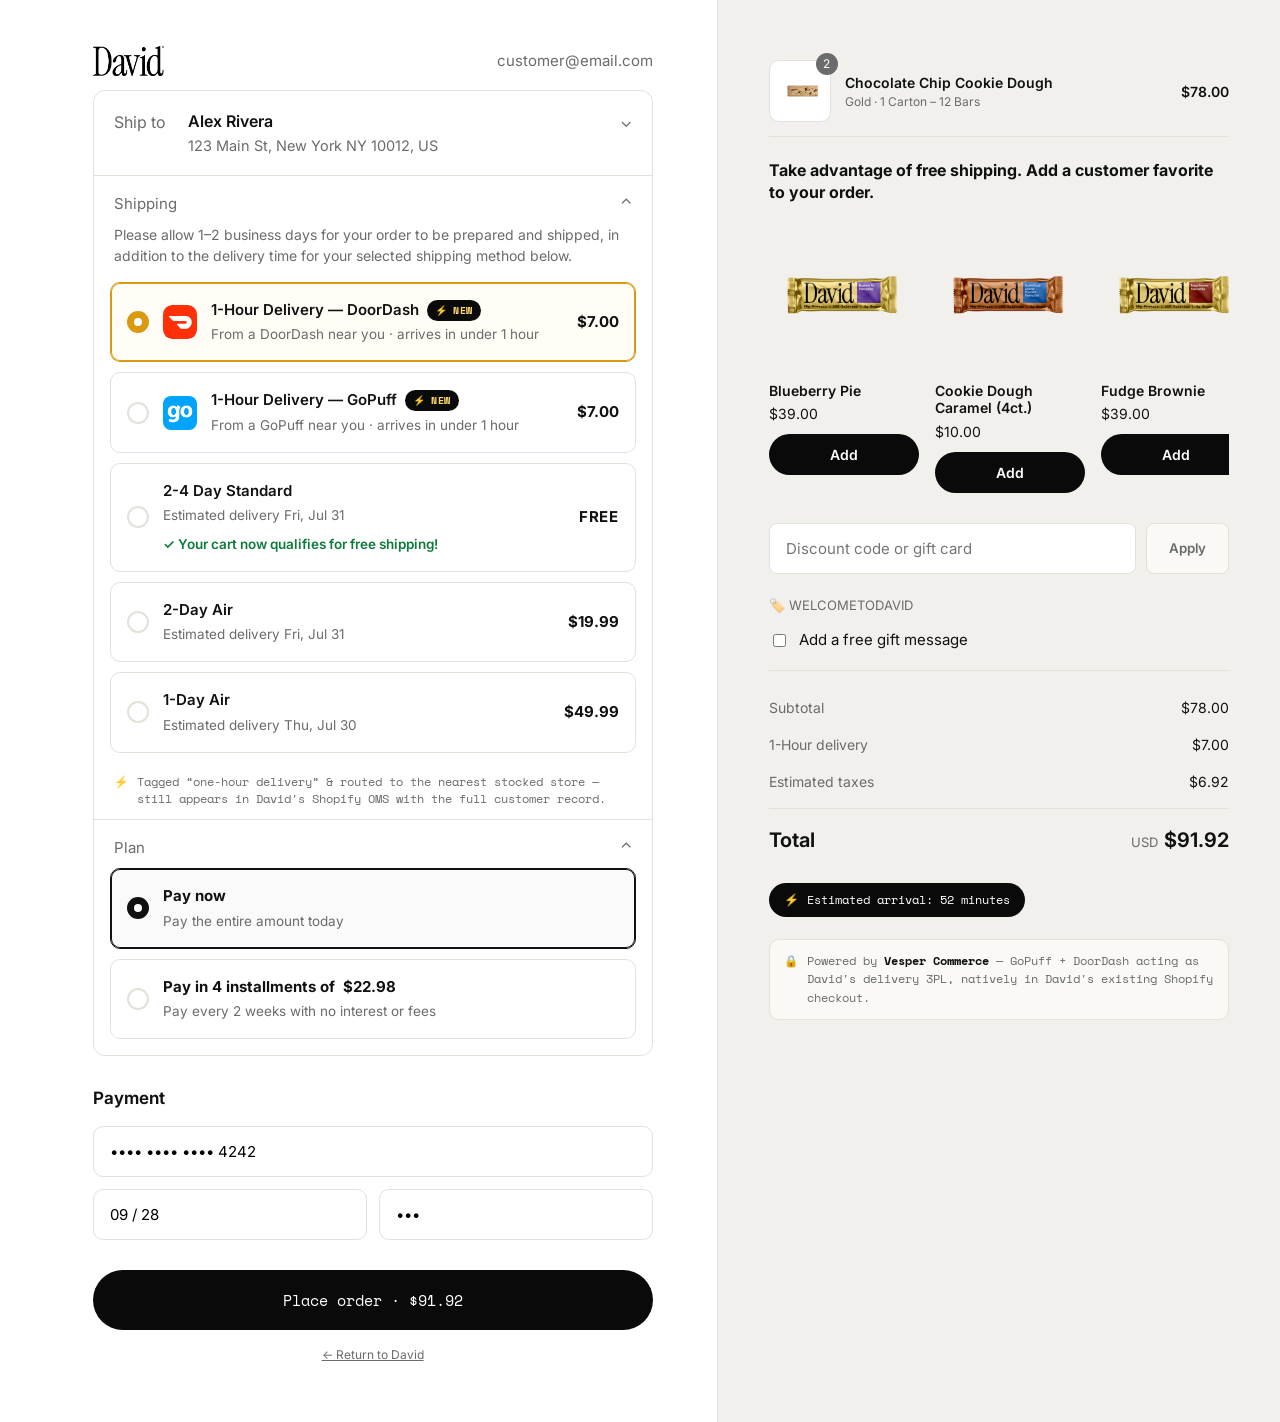
==== commit 500f7ccb: "Use real GoPuff + DoorDash logos; tighten alignment - Replace made-up DASH/gp text icons with authen" ====
--- a/checkout.html
+++ b/checkout.html
@@ -38,7 +38,7 @@
             <!-- 1-hour delivery options (the Vesper addition) -->
             <label class="co-opt onehr selected" data-cost="7.00" data-label="1-Hour delivery" onclick="selectShip(this)">
               <span class="radio"></span>
-              <span class="ret doordash">DASH</span>
+              <span class="ret"><img src="assets/doordash-icon.svg" alt="DoorDash" /></span>
               <span class="body">
                 <span class="n">1-Hour Delivery — DoorDash <span class="badge-1hr">⚡ NEW</span></span>
                 <span class="d">From a DoorDash near you · arrives in under 1 hour</span>
@@ -48,7 +48,7 @@
 
             <label class="co-opt onehr" data-cost="7.00" data-label="1-Hour delivery" onclick="selectShip(this)">
               <span class="radio"></span>
-              <span class="ret gopuff">gp</span>
+              <span class="ret"><img src="assets/gopuff-icon.png" alt="GoPuff" /></span>
               <span class="body">
                 <span class="n">1-Hour Delivery — GoPuff <span class="badge-1hr">⚡ NEW</span></span>
                 <span class="d">From a GoPuff near you · arrives in under 1 hour</span>
--- a/styles.css
+++ b/styles.css
@@ -191,18 +191,19 @@
   border-color: var(--line); background: var(--paper); color: var(--ink);
 }
 
-.retailer-chips { display: inline-flex; gap: 8px; align-items: center; }
+.retailer-chips { display: inline-flex; gap: 10px; align-items: center; flex-wrap: wrap; }
 .chip {
-  display: inline-flex; align-items: center; gap: 7px;
-  font-family: var(--mono); font-size: 12px; font-weight: 700;
+  display: inline-flex; align-items: center; gap: 9px;
+  font-family: var(--sans); font-size: 14px; font-weight: 600;
   border-radius: var(--radius-pill);
-  padding: 6px 13px;
-  color: var(--white);
-  letter-spacing: 0.02em;
-}
-.chip .dot { width: 8px; height: 8px; border-radius: 50%; background: var(--white); }
-.chip.gopuff { background: var(--gopuff); }
-.chip.doordash { background: var(--doordash); }
+  padding: 7px 15px 7px 9px;
+  background: var(--white); color: var(--ink);
+  border: 1px solid rgba(0,0,0,.08);
+  box-shadow: 0 1px 3px rgba(0,0,0,.08);
+  letter-spacing: 0;
+  line-height: 1;
+}
+.chip .logo { width: 22px; height: 22px; border-radius: 6px; object-fit: contain; flex: none; display: block; }
 .chip-outline {
   background: transparent; color: inherit;
   border: 1px solid rgba(128,128,128,.4);
@@ -614,22 +615,21 @@
 .co-block .note { padding: 4px 20px 12px; color: var(--gray); font-size: 14px; line-height: 1.5; }
 .co-block .opts { padding: 4px 16px 16px; }
 
-.co-opt { display: flex; align-items: flex-start; gap: 14px; padding: 16px; border: 1px solid var(--line); border-radius: 10px; margin-bottom: 10px; cursor: pointer; background: var(--white); position: relative; }
+.co-opt { display: flex; align-items: center; gap: 14px; padding: 16px; border: 1px solid var(--line); border-radius: 10px; margin-bottom: 10px; cursor: pointer; background: var(--white); position: relative; }
 .co-opt:last-child { margin-bottom: 0; }
 .co-opt.selected { background: #fafafa; border-color: var(--ink); box-shadow: inset 0 0 0 1px var(--ink); }
 .co-opt.onehr.selected { background: #fffdf6; border-color: #d99a12; box-shadow: inset 0 0 0 1px #d99a12; }
-.co-opt .radio { width: 22px; height: 22px; border-radius: 50%; border: 2px solid var(--line); flex: none; position: relative; margin-top: 1px; }
+.co-opt .radio { width: 22px; height: 22px; border-radius: 50%; border: 2px solid var(--line); flex: none; position: relative; }
 .co-opt.selected .radio { border-color: var(--ink); background: var(--ink); }
 .co-opt.onehr.selected .radio { border-color: #d99a12; background: #d99a12; }
 .co-opt.selected .radio::after { content:""; position: absolute; inset: 5px; background: #fff; border-radius: 50%; }
-.co-opt .ret { width: 30px; height: 30px; border-radius: 7px; display: flex; align-items: center; justify-content: center; color: #fff; font-family: var(--mono); font-weight: 700; font-size: 9px; flex: none; margin-top: -1px; }
-.co-opt .ret.gopuff { background: var(--gopuff); }
-.co-opt .ret.doordash { background: var(--doordash); }
-.co-opt .body { flex: 1; }
-.co-opt .body .n { font-weight: 600; font-size: 15px; display: flex; align-items: center; gap: 7px; }
+.co-opt .ret { width: 34px; height: 34px; flex: none; display: flex; align-items: center; justify-content: center; }
+.co-opt .ret img { width: 34px; height: 34px; border-radius: 8px; object-fit: contain; display: block; }
+.co-opt .body { flex: 1; min-width: 0; }
+.co-opt .body .n { font-weight: 600; font-size: 15px; display: flex; align-items: center; gap: 8px; flex-wrap: wrap; }
 .co-opt .body .d { font-size: 13.5px; color: var(--gray); margin-top: 3px; }
 .co-opt .body .free-ok { color: #0f7a3d; font-weight: 600; font-size: 13.5px; margin-top: 8px; display: flex; gap: 7px; align-items: center; }
-.co-opt .amt { font-weight: 700; font-size: 15px; white-space: nowrap; }
+.co-opt .amt { font-weight: 700; font-size: 15px; white-space: nowrap; align-self: center; }
 .co-opt .amt.free { letter-spacing: .04em; }
 .badge-1hr { font-family: var(--mono); font-size: 10px; letter-spacing: .04em; background: var(--black); color: #ffd76e; padding: 3px 8px; border-radius: 999px; }
 
